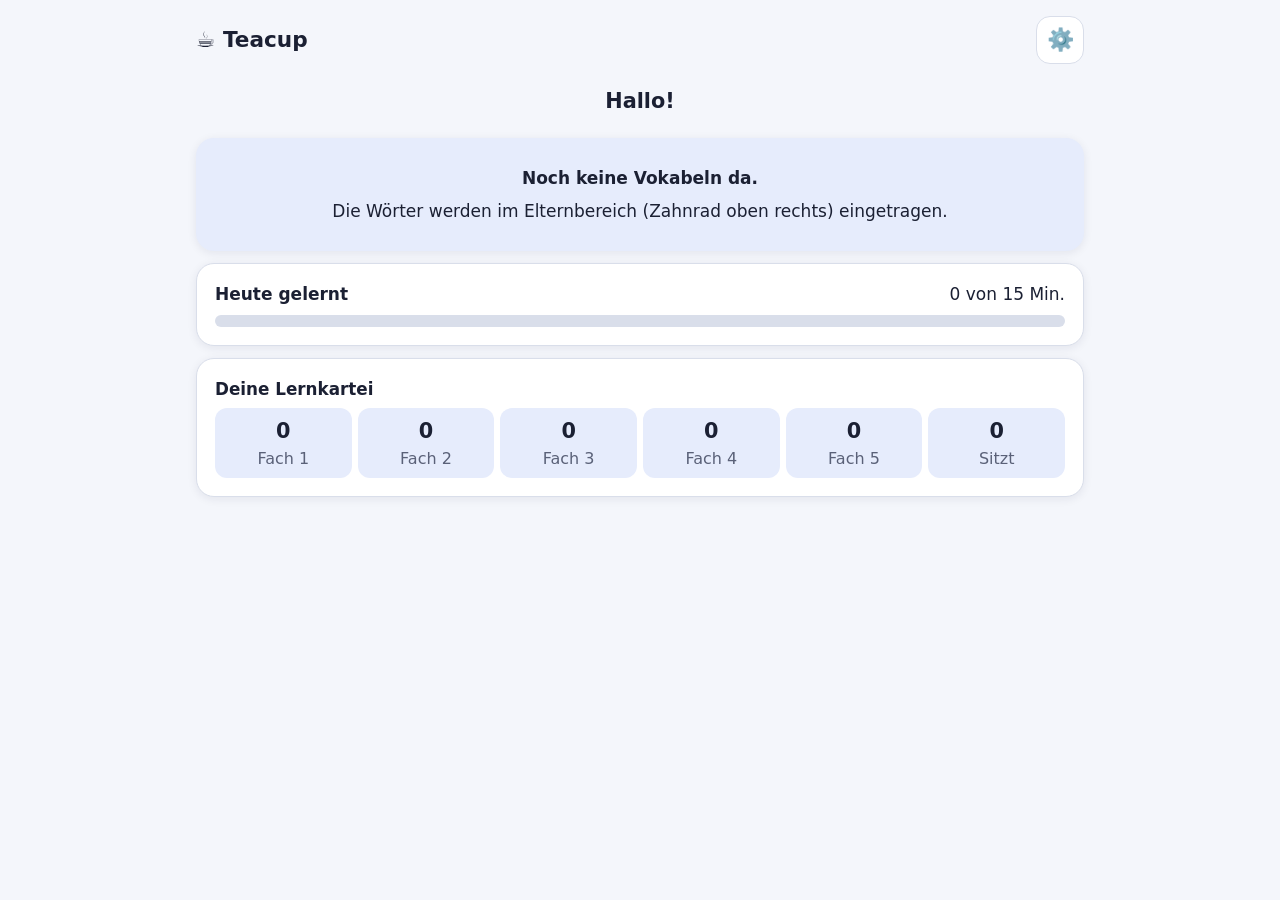
==== index.html @ 5656bc58 "Teacup Stufe 1: Grundgerüst und Karteikarten Co-Authored-By: Claude Opus 5.5 <noreply@anthropic.com>" ====
<!doctype html>
<html lang="de">
<head>
  <meta charset="utf-8">
  <meta name="viewport" content="width=device-width, initial-scale=1, viewport-fit=cover">
  <title>Teacup – Englisch-Vokabeln</title>
  <meta name="description" content="Englisch-Vokabeln lernen mit Karteikarten">
  <meta name="theme-color" content="#2f5bd3">
  <link rel="manifest" href="manifest.webmanifest">
  <link rel="icon" href="icons/icon.svg" type="image/svg+xml">
  <link rel="apple-touch-icon" href="icons/icon-192.png">
  <link rel="stylesheet" href="styles.css">
</head>
<body>
  <div id="app" aria-live="polite"></div>
  <div id="toast" role="status" hidden></div>
  <noscript>Bitte JavaScript aktivieren.</noscript>
  <script src="app.js"></script>
</body>
</html>
---- styles.css ----
:root {
  --bg: #f4f6fb;
  --card: #ffffff;
  --text: #1b2033;
  --muted: #5a6178;
  --line: #d9deea;
  --primary: #2f5bd3;
  --primary-text: #ffffff;
  --primary-soft: #e6ecfc;
  --good: #1d8a4e;
  --good-soft: #e1f4e8;
  --bad: #c62f3a;
  --bad-soft: #fbe4e6;
  --warn: #9a6200;
  --warn-soft: #fff1d1;
  --accent: #ffd34d;
  --shadow: 0 2px 10px rgba(20, 30, 60, .08);
  --radius: 18px;
  color-scheme: light;
}
@media (prefers-color-scheme: dark) {
  :root:not([data-theme="light"]) {
    --bg: #12151f; --card: #1d2130; --text: #eef1f8; --muted: #a8afc4; --line: #343a50;
    --primary: #7b9cff; --primary-text: #0d1220; --primary-soft: #26304f;
    --good: #5fd08e; --good-soft: #17352a; --bad: #ff7d86; --bad-soft: #3d1f25;
    --warn: #ffc562; --warn-soft: #3a2f17; --shadow: none; color-scheme: dark;
  }
}
:root[data-theme="dark"] {
  --bg: #12151f; --card: #1d2130; --text: #eef1f8; --muted: #a8afc4; --line: #343a50;
  --primary: #7b9cff; --primary-text: #0d1220; --primary-soft: #26304f;
  --good: #5fd08e; --good-soft: #17352a; --bad: #ff7d86; --bad-soft: #3d1f25;
  --warn: #ffc562; --warn-soft: #3a2f17; --shadow: none; color-scheme: dark;
}

* { box-sizing: border-box; }
html { -webkit-text-size-adjust: 100%; }
body {
  margin: 0; background: var(--bg); color: var(--text);
  font: 17px/1.45 system-ui, -apple-system, "Segoe UI", Roboto, Helvetica, Arial, sans-serif;
  min-height: 100vh;
}
#app { max-width: 760px; margin: 0 auto; padding: 16px 16px 48px; padding-top: max(16px, env(safe-area-inset-top)); }

h1 { font-size: 1.6rem; margin: .2em 0 .4em; }
h2 { font-size: 1.25rem; margin: 1.2em 0 .5em; }
h3 { font-size: 1.05rem; margin: 1em 0 .4em; }
p { margin: .5em 0; }
small, .small { font-size: 16px; color: var(--muted); }
a { color: var(--primary); }

.topbar { display: flex; align-items: center; gap: 10px; margin-bottom: 12px; }
.topbar h1 { flex: 1; margin: 0; font-size: 1.35rem; }
.iconbtn {
  min-width: 48px; min-height: 48px; border-radius: 14px; border: 1px solid var(--line);
  background: var(--card); color: var(--text); font-size: 22px; cursor: pointer; position: relative;
}
.badge-dot { position: absolute; top: 6px; right: 6px; width: 10px; height: 10px; border-radius: 50%; background: var(--bad); }

.card { background: var(--card); border: 1px solid var(--line); border-radius: var(--radius); padding: 18px; box-shadow: var(--shadow); margin: 12px 0; }
.card.soft { background: var(--primary-soft); border-color: transparent; }
.card.good { background: var(--good-soft); border-color: var(--good); }
.card.bad { background: var(--bad-soft); border-color: var(--bad); }
.card.warn { background: var(--warn-soft); border-color: var(--warn); }

.btn {
  display: inline-flex; align-items: center; justify-content: center; gap: 8px;
  min-height: 52px; padding: 12px 20px; border-radius: 14px; border: 2px solid transparent;
  font: inherit; font-weight: 650; cursor: pointer; text-decoration: none;
  background: var(--primary); color: var(--primary-text);
}
.btn:disabled { opacity: .45; cursor: default; }
.btn.secondary { background: var(--card); color: var(--text); border-color: var(--line); }
.btn.good { background: var(--good); color: #fff; }
.btn.bad { background: var(--bad); color: #fff; }
.btn.ghost { background: transparent; color: var(--primary); border-color: transparent; min-height: 44px; padding: 8px 12px; }
.btn.big { min-height: 64px; font-size: 1.15rem; width: 100%; }
.btn.small { min-height: 44px; padding: 8px 14px; font-size: 16px; }
.btn:focus-visible, .iconbtn:focus-visible, input:focus-visible, select:focus-visible, textarea:focus-visible { outline: 3px solid var(--accent); outline-offset: 2px; }
.row { display: flex; gap: 10px; flex-wrap: wrap; align-items: center; }
.row > .btn { flex: 1 1 140px; }
.stack > * + * { margin-top: 10px; }
.spacer { flex: 1; }

label { display: block; font-weight: 600; margin: 12px 0 4px; }
input[type=text], input[type=password], input[type=number], input[type=date], select, textarea {
  width: 100%; font: inherit; font-size: 18px; padding: 12px 14px; min-height: 52px;
  border-radius: 12px; border: 2px solid var(--line); background: var(--card); color: var(--text);
}
textarea { min-height: 180px; font-family: ui-monospace, Menlo, Consolas, monospace; font-size: 16px; }
.answer-input { font-size: 24px !important; text-align: center; min-height: 64px !important; }
.check { display: flex; align-items: center; gap: 12px; font-weight: 500; min-height: 48px; margin: 6px 0; }
.check input { width: 26px; height: 26px; flex: none; }

.tabs { display: flex; gap: 6px; overflow-x: auto; padding-bottom: 4px; margin: 8px 0 4px; }
.tabs button { flex: none; min-height: 46px; padding: 8px 14px; border-radius: 12px; border: 1px solid var(--line); background: var(--card); color: var(--text); font: inherit; font-size: 16px; cursor: pointer; }
.tabs button[aria-selected=true] { background: var(--primary); color: var(--primary-text); border-color: var(--primary); font-weight: 650; }

.prompt { text-align: center; padding: 22px 8px 10px; }
.prompt .label { color: var(--muted); font-size: 16px; }
.prompt .word { font-size: 2rem; font-weight: 750; line-height: 1.2; margin: 8px 0; word-break: break-word; }
.prompt .meta { color: var(--muted); font-size: 16px; }
.solution { font-size: 1.8rem; font-weight: 750; text-align: center; margin: 6px 0; word-break: break-word; }
.diff { font-size: 1.5rem; font-family: ui-monospace, Menlo, Consolas, monospace; text-align: center; letter-spacing: .04em; margin: 6px 0; word-break: break-all; }
.diff .ok { color: var(--good); }
.diff .err { color: #fff; background: var(--bad); border-radius: 4px; padding: 0 2px; }
.diff .miss { color: var(--bad); border-bottom: 3px solid var(--bad); }
.feedback { font-size: 1.2rem; font-weight: 700; text-align: center; }

.progress { height: 12px; background: var(--line); border-radius: 99px; overflow: hidden; }
.progress > div { height: 100%; background: var(--primary); border-radius: 99px; transition: width .3s; }
.steps { display: flex; justify-content: space-between; color: var(--muted); font-size: 16px; margin: 6px 2px 0; }

.boxes { display: grid; grid-template-columns: repeat(6, 1fr); gap: 6px; text-align: center; }
.boxes div { background: var(--primary-soft); border-radius: 12px; padding: 8px 2px; }
@media (max-width: 480px) { .boxes { grid-template-columns: repeat(3, 1fr); } }
.boxes b { display: block; font-size: 1.3rem; }
.boxes span { font-size: 16px; color: var(--muted); }

.list { list-style: none; padding: 0; margin: 0; }
.list li { display: flex; align-items: center; gap: 10px; padding: 12px 4px; border-bottom: 1px solid var(--line); }
.list li:last-child { border-bottom: 0; }
.list .grow { flex: 1; min-width: 0; }
.list .en { font-weight: 650; }
.list .de { color: var(--muted); font-size: 16px; }
.pill { display: inline-block; font-size: 16px; padding: 2px 10px; border-radius: 99px; background: var(--primary-soft); color: var(--text); white-space: nowrap; }
.pill.good { background: var(--good-soft); color: var(--good); }
.pill.bad { background: var(--bad-soft); color: var(--bad); }
.pill.warn { background: var(--warn-soft); color: var(--warn); }

.tablewrap { overflow-x: auto; border: 1px solid var(--line); border-radius: 12px; }
table { border-collapse: collapse; width: 100%; font-size: 16px; }
th, td { text-align: left; padding: 8px 10px; border-bottom: 1px solid var(--line); vertical-align: top; }
th { background: var(--primary-soft); }
tr.err td { background: var(--bad-soft); }

.speak-row { display: flex; gap: 10px; justify-content: center; margin: 10px 0; flex-wrap: wrap; }
.mic { width: 96px; height: 96px; border-radius: 50%; font-size: 40px; border: 0; background: var(--primary); color: var(--primary-text); cursor: pointer; }
.mic.listening { background: var(--bad); animation: pulse 1s infinite; }
@keyframes pulse { 50% { transform: scale(1.06); } }
@media (prefers-reduced-motion: reduce) { .mic.listening { animation: none; } .progress > div { transition: none; } }

#toast { position: fixed; left: 50%; bottom: 24px; transform: translateX(-50%); max-width: calc(100% - 32px); background: var(--text); color: var(--bg); padding: 14px 20px; border-radius: 14px; font-weight: 600; z-index: 10; box-shadow: 0 6px 24px rgba(0,0,0,.25); }
#toast button { margin-left: 12px; }

.hero { text-align: center; padding: 10px 0; }
.hero .cup { font-size: 64px; }
.muted { color: var(--muted); }
.center { text-align: center; }
.hidden { display: none !important; }
.pin-input { letter-spacing: .6em; text-align: center; font-size: 28px !important; }
.tip { border-left: 5px solid var(--accent); padding: 8px 12px; background: var(--warn-soft); border-radius: 8px; margin: 10px 0; }

@media (min-width: 700px) and (orientation: landscape) {
  #app { max-width: 920px; }
}
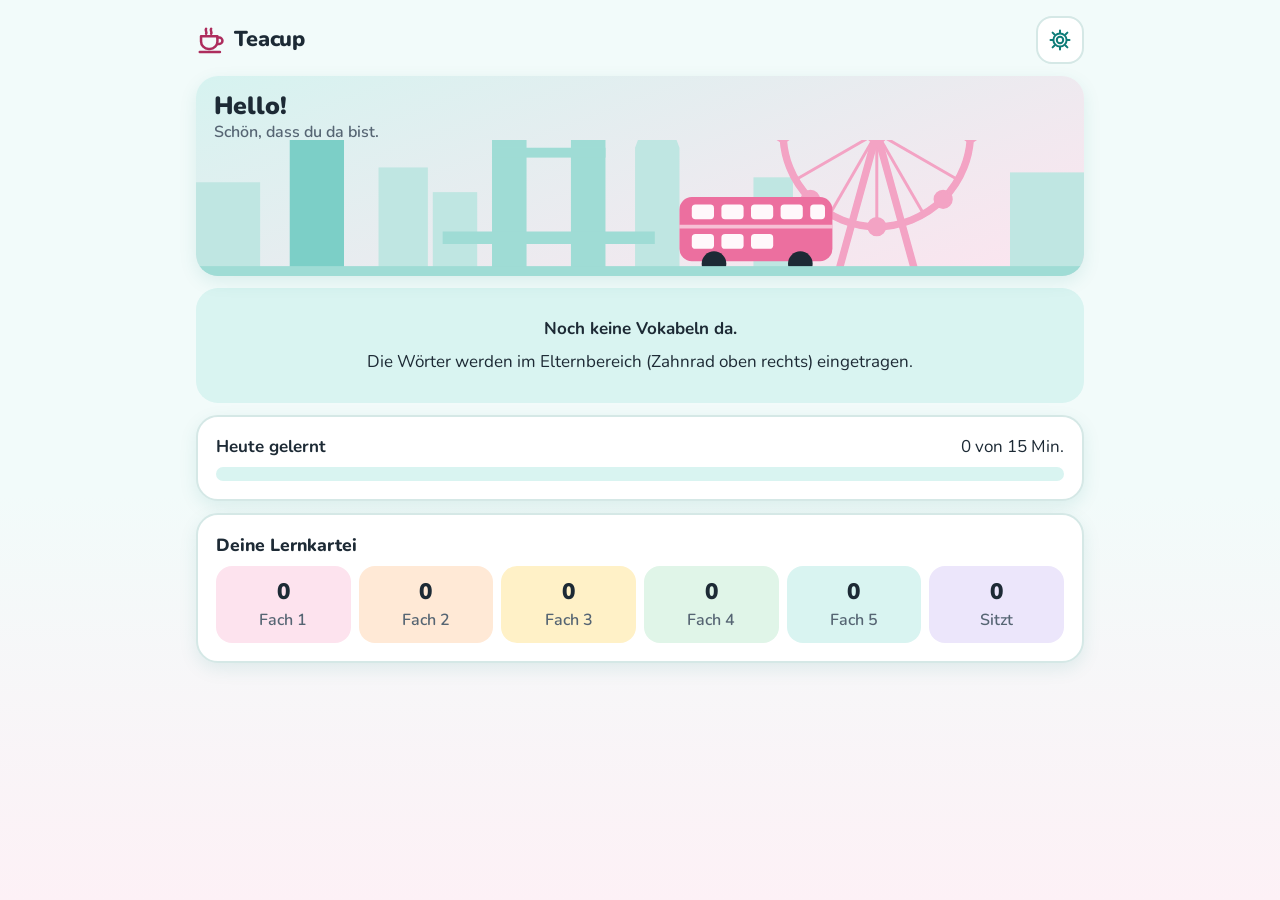
==== commit 713e9a55: "Version 1.2: Design London in Pastell (Türkis/Pink), eigene Symbole, Skyline, Bus-Fortschritt, dezen" ====
--- a/index.html
+++ b/index.html
@@ -5,7 +5,7 @@
   <meta name="viewport" content="width=device-width, initial-scale=1, viewport-fit=cover">
   <title>Teacup – Englisch-Vokabeln</title>
   <meta name="description" content="Englisch-Vokabeln lernen mit Karteikarten">
-  <meta name="theme-color" content="#2f5bd3">
+  <meta name="theme-color" content="#9fe0da">
   <link rel="manifest" href="manifest.webmanifest">
   <link rel="icon" href="icons/icon.svg" type="image/svg+xml">
   <link rel="apple-touch-icon" href="icons/icon-192.png">
--- a/styles.css
+++ b/styles.css
@@ -1,156 +1,226 @@
+/* Teacup – London in Pastell: Türkis und Pink. Pastell für Flächen, kräftige Töne für Schrift und Knöpfe (gut lesbar). */
+@font-face { font-family: "Nunito"; font-style: normal; font-display: swap; font-weight: 200 1000; src: url("fonts/nunito-latin-wght-normal.woff2") format("woff2-variations"); unicode-range: U+0000-00FF, U+0131, U+0152-0153, U+02BB-02BC, U+02C6, U+02DA, U+02DC, U+0304, U+0308, U+0329, U+2000-206F, U+20AC, U+2122, U+2191, U+2193, U+2212, U+2215, U+FEFF, U+FFFD; }
+@font-face { font-family: "Nunito"; font-style: normal; font-display: swap; font-weight: 200 1000; src: url("fonts/nunito-latin-ext-wght-normal.woff2") format("woff2-variations"); unicode-range: U+0100-02BA, U+02BD-02C5, U+02C7-02CC, U+02CE-02D7, U+02DD-02FF, U+0304, U+0308, U+0329, U+1D00-1DBF, U+1E00-1E9F, U+1EF2-1EFF, U+2020, U+20A0-20AB, U+20AD-20C0, U+2113, U+2C60-2C7F, U+A720-A7FF; }
+
 :root {
-  --bg: #f4f6fb;
+  --bg: #f2fbfa;
+  --bg2: #fdf1f6;
   --card: #ffffff;
-  --text: #1b2033;
-  --muted: #5a6178;
-  --line: #d9deea;
-  --primary: #2f5bd3;
+  --text: #1d2a35;
+  --muted: #566573;
+  --line: #d5e8e6;
+  --primary: #0e7c78;          /* Türkis kräftig – Knöpfe, Links */
+  --primary-dark: #0a5f5c;
   --primary-text: #ffffff;
-  --primary-soft: #e6ecfc;
-  --good: #1d8a4e;
-  --good-soft: #e1f4e8;
-  --bad: #c62f3a;
-  --bad-soft: #fbe4e6;
-  --warn: #9a6200;
-  --warn-soft: #fff1d1;
-  --accent: #ffd34d;
-  --shadow: 0 2px 10px rgba(20, 30, 60, .08);
-  --radius: 18px;
+  --primary-soft: #d9f4f1;     /* Türkis pastell */
+  --pink: #ad2d5d;             /* Pink kräftig – Akzente in Schrift */
+  --pink-soft: #fde3ee;        /* Pink pastell */
+  --lilac-soft: #ece6fb;
+  --sun-soft: #fff1c7;
+  --good: #1b7d47;
+  --good-soft: #e0f5e8;
+  --bad: #c0373f;
+  --bad-soft: #fde7e7;
+  --warn: #8a5a00;
+  --warn-soft: #fff1c7;
+  --accent: #f28ab4;
+  --shadow: 0 6px 18px rgba(14, 124, 120, .10);
+  --radius: 22px;
+  /* Skyline */
+  --sky1: #d6f3f0; --sky2: #fde4ef; --sk-far: #bfe6e2; --sk-ben: #7ccfc7; --sk-bridge: #9fdcd5; --sk-eye: #f3a3c4;
+  --sk-bus: #ec6f9f; --sk-win: #fff8fb; --sk-sun: #ffe3a3; --sk-cloud: #ffffff; --sk-ground: #9fdcd5; --sk-clock: #ffffff; --sk-hand: #1d2a35;
+  --f1: #fde3ee; --f2: #ffe9d6; --f3: #fff1c7; --f4: #e0f5e8; --f5: #d9f4f1; --f6: #ece6fb;
   color-scheme: light;
 }
 @media (prefers-color-scheme: dark) {
   :root:not([data-theme="light"]) {
-    --bg: #12151f; --card: #1d2130; --text: #eef1f8; --muted: #a8afc4; --line: #343a50;
-    --primary: #7b9cff; --primary-text: #0d1220; --primary-soft: #26304f;
-    --good: #5fd08e; --good-soft: #17352a; --bad: #ff7d86; --bad-soft: #3d1f25;
-    --warn: #ffc562; --warn-soft: #3a2f17; --shadow: none; color-scheme: dark;
+    --bg: #11202a; --bg2: #1a1a2c; --card: #1b2c37; --text: #eef7f7; --muted: #a9bcc4; --line: #2f4552;
+    --primary: #6fd6cf; --primary-dark: #4fb8b1; --primary-text: #08201f; --primary-soft: #1f3d43;
+    --pink: #f59ec2; --pink-soft: #43283a; --lilac-soft: #2e2a45; --sun-soft: #3b3420;
+    --good: #6fd69a; --good-soft: #173528; --bad: #ff8a8f; --bad-soft: #3f2127; --warn: #ffc865; --warn-soft: #3b3420;
+    --shadow: none;
+    --sky1: #1d3a46; --sky2: #3a2840; --sk-far: #27505a; --sk-ben: #3f8a87; --sk-bridge: #346c6c; --sk-eye: #b8628a;
+    --sk-bus: #c9547f; --sk-win: #ffe9a8; --sk-sun: #f4f1d0; --sk-cloud: #2d4c58; --sk-ground: #346c6c; --sk-clock: #ffe9a8; --sk-hand: #11202a;
+    --f1: #43283a; --f2: #44331f; --f3: #3b3420; --f4: #173528; --f5: #1f3d43; --f6: #2e2a45;
+    color-scheme: dark;
   }
 }
 :root[data-theme="dark"] {
-  --bg: #12151f; --card: #1d2130; --text: #eef1f8; --muted: #a8afc4; --line: #343a50;
-  --primary: #7b9cff; --primary-text: #0d1220; --primary-soft: #26304f;
-  --good: #5fd08e; --good-soft: #17352a; --bad: #ff7d86; --bad-soft: #3d1f25;
-  --warn: #ffc562; --warn-soft: #3a2f17; --shadow: none; color-scheme: dark;
+  --bg: #11202a; --bg2: #1a1a2c; --card: #1b2c37; --text: #eef7f7; --muted: #a9bcc4; --line: #2f4552;
+  --primary: #6fd6cf; --primary-dark: #4fb8b1; --primary-text: #08201f; --primary-soft: #1f3d43;
+  --pink: #f59ec2; --pink-soft: #43283a; --lilac-soft: #2e2a45; --sun-soft: #3b3420;
+  --good: #6fd69a; --good-soft: #173528; --bad: #ff8a8f; --bad-soft: #3f2127; --warn: #ffc865; --warn-soft: #3b3420;
+  --shadow: none;
+  --sky1: #1d3a46; --sky2: #3a2840; --sk-far: #27505a; --sk-ben: #3f8a87; --sk-bridge: #346c6c; --sk-eye: #b8628a;
+  --sk-bus: #c9547f; --sk-win: #ffe9a8; --sk-sun: #f4f1d0; --sk-cloud: #2d4c58; --sk-ground: #346c6c; --sk-clock: #ffe9a8; --sk-hand: #11202a;
+  --f1: #43283a; --f2: #44331f; --f3: #3b3420; --f4: #173528; --f5: #1f3d43; --f6: #2e2a45;
+  color-scheme: dark;
 }
 
 * { box-sizing: border-box; }
 html { -webkit-text-size-adjust: 100%; }
 body {
-  margin: 0; background: var(--bg); color: var(--text);
-  font: 17px/1.45 system-ui, -apple-system, "Segoe UI", Roboto, Helvetica, Arial, sans-serif;
+  margin: 0; color: var(--text);
+  background: var(--bg) linear-gradient(180deg, var(--bg) 0%, var(--bg) 55%, var(--bg2) 100%) fixed;
+  font: 17px/1.45 "Nunito", system-ui, -apple-system, "Segoe UI", Roboto, Helvetica, Arial, sans-serif;
   min-height: 100vh;
 }
 #app { max-width: 760px; margin: 0 auto; padding: 16px 16px 48px; padding-top: max(16px, env(safe-area-inset-top)); }
 
-h1 { font-size: 1.6rem; margin: .2em 0 .4em; }
-h2 { font-size: 1.25rem; margin: 1.2em 0 .5em; }
-h3 { font-size: 1.05rem; margin: 1em 0 .4em; }
+h1 { font-size: 1.6rem; margin: .2em 0 .4em; font-weight: 850; letter-spacing: -.01em; }
+h2 { font-size: 1.3rem; margin: 1.2em 0 .5em; font-weight: 800; }
+h3 { font-size: 1.1rem; margin: 1em 0 .4em; font-weight: 800; display: flex; align-items: center; gap: 8px; }
 p { margin: .5em 0; }
 small, .small { font-size: 16px; color: var(--muted); }
 a { color: var(--primary); }
+code { font-size: 15px; }
+
+.ic { width: 1.25em; height: 1.25em; flex: none; vertical-align: -.25em; }
+h3 .ic, .feedback .ic { color: var(--pink); }
 
 .topbar { display: flex; align-items: center; gap: 10px; margin-bottom: 12px; }
-.topbar h1 { flex: 1; margin: 0; font-size: 1.35rem; }
+.topbar h1 { flex: 1; margin: 0; font-size: 1.35rem; display: flex; align-items: center; gap: 8px; }
+.topbar h1 > .ic { color: var(--pink); width: 1.4em; height: 1.4em; }
 .iconbtn {
-  min-width: 48px; min-height: 48px; border-radius: 14px; border: 1px solid var(--line);
-  background: var(--card); color: var(--text); font-size: 22px; cursor: pointer; position: relative;
-}
-.badge-dot { position: absolute; top: 6px; right: 6px; width: 10px; height: 10px; border-radius: 50%; background: var(--bad); }
-
-.card { background: var(--card); border: 1px solid var(--line); border-radius: var(--radius); padding: 18px; box-shadow: var(--shadow); margin: 12px 0; }
-.card.soft { background: var(--primary-soft); border-color: transparent; }
+  min-width: 48px; min-height: 48px; border-radius: 16px; border: 2px solid var(--line);
+  background: var(--card); color: var(--primary); cursor: pointer; position: relative;
+  display: inline-flex; align-items: center; justify-content: center; font: inherit;
+}
+.iconbtn .ic { width: 24px; height: 24px; }
+.badge-dot { position: absolute; top: 6px; right: 6px; width: 10px; height: 10px; border-radius: 50%; background: var(--pink); }
+
+/* Startseite: Skyline */
+.hero-city { position: relative; border-radius: var(--radius); overflow: hidden; background: linear-gradient(160deg, var(--sky1), var(--sky2)); margin: 4px 0 12px; height: 190px; box-shadow: var(--shadow); }
+.hero-city.small-city { height: 190px; }
+.skyline { position: absolute; left: 0; right: 0; bottom: 0; width: 100%; height: 68%; }
+.sk-far { fill: var(--sk-far); } .sk-ben { fill: var(--sk-ben); } .sk-bridge { fill: var(--sk-bridge); }
+.sk-eye { fill: var(--sk-eye); stroke: var(--sk-eye); }
+.sk-bus > rect:first-child { fill: var(--sk-bus); } .sk-stripe { stroke: var(--sk-win); stroke-width: 1.5; opacity: .6; } .sk-win rect { fill: var(--sk-win); } .sk-wheel { fill: var(--text); }
+.sk-sun { fill: var(--sk-sun); } .sk-cloud { fill: var(--sk-cloud); opacity: .9; } .sk-ground { fill: var(--sk-ground); }
+.sk-clock { fill: var(--sk-clock); } .sk-hand { stroke: var(--sk-hand); stroke-width: 1.4; stroke-linecap: round; fill: none; }
+.hello { position: absolute; left: 18px; top: 16px; right: 120px; }
+.hello b { display: block; font-size: 1.55rem; font-weight: 900; line-height: 1.15; color: var(--text); }
+.hello span { display: block; color: var(--muted); font-size: 16px; font-weight: 600; }
+@media (max-width: 380px) { .hello { right: 16px; } }
+
+.card { background: var(--card); border: 2px solid var(--line); border-radius: var(--radius); padding: 18px; box-shadow: var(--shadow); margin: 12px 0; }
+.card.soft { background: var(--primary-soft); border-color: transparent; box-shadow: none; }
 .card.good { background: var(--good-soft); border-color: var(--good); }
 .card.bad { background: var(--bad-soft); border-color: var(--bad); }
 .card.warn { background: var(--warn-soft); border-color: var(--warn); }
 
 .btn {
   display: inline-flex; align-items: center; justify-content: center; gap: 8px;
-  min-height: 52px; padding: 12px 20px; border-radius: 14px; border: 2px solid transparent;
-  font: inherit; font-weight: 650; cursor: pointer; text-decoration: none;
+  min-height: 52px; padding: 12px 20px; border-radius: 16px; border: 2px solid transparent;
+  font: inherit; font-weight: 800; cursor: pointer; text-decoration: none;
   background: var(--primary); color: var(--primary-text);
-}
+  box-shadow: 0 4px 0 var(--primary-dark); transform: translateY(0); transition: transform .08s, box-shadow .08s;
+}
+.btn:active { transform: translateY(3px); box-shadow: 0 1px 0 var(--primary-dark); }
 .btn:disabled { opacity: .45; cursor: default; }
-.btn.secondary { background: var(--card); color: var(--text); border-color: var(--line); }
-.btn.good { background: var(--good); color: #fff; }
-.btn.bad { background: var(--bad); color: #fff; }
-.btn.ghost { background: transparent; color: var(--primary); border-color: transparent; min-height: 44px; padding: 8px 12px; }
-.btn.big { min-height: 64px; font-size: 1.15rem; width: 100%; }
+.btn.secondary { background: var(--card); color: var(--primary); border-color: var(--line); box-shadow: 0 4px 0 var(--line); }
+.btn.secondary:active { box-shadow: 0 1px 0 var(--line); }
+.btn.good { background: var(--good); color: #fff; box-shadow: 0 4px 0 #125c34; }
+.btn.bad { background: var(--bad); color: #fff; box-shadow: 0 4px 0 #8f262d; }
+:root[data-theme="dark"] .btn.good, :root[data-theme="dark"] .btn.bad { color: #11202a; }
+@media (prefers-color-scheme: dark) { :root:not([data-theme="light"]) .btn.good, :root:not([data-theme="light"]) .btn.bad { color: #11202a; } }
+.btn.ghost { background: transparent; color: var(--pink); border-color: transparent; min-height: 44px; padding: 8px 12px; box-shadow: none; }
+.btn.big { min-height: 64px; font-size: 1.2rem; width: 100%; }
 .btn.small { min-height: 44px; padding: 8px 14px; font-size: 16px; }
 .btn:focus-visible, .iconbtn:focus-visible, input:focus-visible, select:focus-visible, textarea:focus-visible { outline: 3px solid var(--accent); outline-offset: 2px; }
 .row { display: flex; gap: 10px; flex-wrap: wrap; align-items: center; }
 .row > .btn { flex: 1 1 140px; }
-.stack > * + * { margin-top: 10px; }
 .spacer { flex: 1; }
 
-label { display: block; font-weight: 600; margin: 12px 0 4px; }
+label { display: block; font-weight: 700; margin: 12px 0 4px; }
 input[type=text], input[type=password], input[type=number], input[type=date], select, textarea {
   width: 100%; font: inherit; font-size: 18px; padding: 12px 14px; min-height: 52px;
-  border-radius: 12px; border: 2px solid var(--line); background: var(--card); color: var(--text);
+  border-radius: 14px; border: 2px solid var(--line); background: var(--card); color: var(--text);
 }
 textarea { min-height: 180px; font-family: ui-monospace, Menlo, Consolas, monospace; font-size: 16px; }
-.answer-input { font-size: 24px !important; text-align: center; min-height: 64px !important; }
-.check { display: flex; align-items: center; gap: 12px; font-weight: 500; min-height: 48px; margin: 6px 0; }
-.check input { width: 26px; height: 26px; flex: none; }
-
-.tabs { display: flex; gap: 6px; overflow-x: auto; padding-bottom: 4px; margin: 8px 0 4px; }
-.tabs button { flex: none; min-height: 46px; padding: 8px 14px; border-radius: 12px; border: 1px solid var(--line); background: var(--card); color: var(--text); font: inherit; font-size: 16px; cursor: pointer; }
-.tabs button[aria-selected=true] { background: var(--primary); color: var(--primary-text); border-color: var(--primary); font-weight: 650; }
-
-.prompt { text-align: center; padding: 22px 8px 10px; }
-.prompt .label { color: var(--muted); font-size: 16px; }
-.prompt .word { font-size: 2rem; font-weight: 750; line-height: 1.2; margin: 8px 0; word-break: break-word; }
+.answer-input { font-size: 26px !important; font-weight: 700; text-align: center; min-height: 66px !important; border-color: var(--primary-soft) !important; background: var(--bg) !important; }
+.answer-input:focus { border-color: var(--primary) !important; outline: none; }
+.check { display: flex; align-items: center; gap: 12px; font-weight: 600; min-height: 48px; margin: 6px 0; }
+.check input { width: 26px; height: 26px; flex: none; accent-color: var(--primary); }
+details summary { cursor: pointer; min-height: 44px; display: flex; align-items: center; }
+
+.tabs { display: flex; gap: 6px; overflow-x: auto; padding-bottom: 4px; margin: 8px 0 4px; scrollbar-width: none; }
+.tabs button { flex: none; min-height: 46px; padding: 8px 14px; border-radius: 99px; border: 2px solid var(--line); background: var(--card); color: var(--text); font: inherit; font-size: 16px; font-weight: 700; cursor: pointer; }
+.tabs button[aria-selected=true] { background: var(--primary); color: var(--primary-text); border-color: var(--primary); }
+
+.prompt { text-align: center; padding: 18px 8px 10px; }
+.prompt .label { color: var(--muted); font-size: 16px; font-weight: 700; display: flex; justify-content: center; align-items: center; gap: 6px; }
+.prompt .word { font-size: 2.1rem; font-weight: 900; line-height: 1.2; margin: 8px 0; word-break: break-word; color: var(--text); }
 .prompt .meta { color: var(--muted); font-size: 16px; }
-.solution { font-size: 1.8rem; font-weight: 750; text-align: center; margin: 6px 0; word-break: break-word; }
+.solution { font-size: 1.9rem; font-weight: 900; text-align: center; margin: 6px 0; word-break: break-word; }
 .diff { font-size: 1.5rem; font-family: ui-monospace, Menlo, Consolas, monospace; text-align: center; letter-spacing: .04em; margin: 6px 0; word-break: break-all; }
 .diff .ok { color: var(--good); }
 .diff .err { color: #fff; background: var(--bad); border-radius: 4px; padding: 0 2px; }
 .diff .miss { color: var(--bad); border-bottom: 3px solid var(--bad); }
-.feedback { font-size: 1.2rem; font-weight: 700; text-align: center; }
-
-.progress { height: 12px; background: var(--line); border-radius: 99px; overflow: hidden; }
-.progress > div { height: 100%; background: var(--primary); border-radius: 99px; transition: width .3s; }
-.steps { display: flex; justify-content: space-between; color: var(--muted); font-size: 16px; margin: 6px 2px 0; }
-
-.boxes { display: grid; grid-template-columns: repeat(6, 1fr); gap: 6px; text-align: center; }
-.boxes div { background: var(--primary-soft); border-radius: 12px; padding: 8px 2px; }
+.feedback { font-size: 1.25rem; font-weight: 850; text-align: center; display: flex; justify-content: center; align-items: center; gap: 8px; flex-wrap: wrap; }
+
+/* Fortschritt mit Doppeldeckerbus */
+.progress { height: 14px; background: var(--primary-soft); border-radius: 99px; overflow: hidden; }
+.progress > div { height: 100%; background: linear-gradient(90deg, var(--primary), var(--accent)); border-radius: 99px; transition: width .3s; }
+.track { position: relative; height: 14px; background: var(--primary-soft); border-radius: 99px; margin: 22px 14px 0 4px; }
+.track .fill { height: 100%; background: linear-gradient(90deg, #7fd8d1, var(--accent)); border-radius: 99px; transition: width .4s; }
+.track .bus { position: absolute; top: -20px; width: 40px; height: 26px; transform: translateX(-50%); transition: left .4s; }
+.track .bus svg { width: 100%; height: 100%; }
+.b-body { fill: var(--sk-bus); } .b-win { fill: var(--sk-win); } .b-wheel { fill: var(--text); }
+.steps { display: flex; justify-content: space-between; color: var(--muted); font-size: 16px; font-weight: 600; margin: 8px 2px 0; }
+
+/* Lernkartei: jedes Fach eine Pastellfarbe */
+.boxes { display: grid; grid-template-columns: repeat(6, 1fr); gap: 8px; text-align: center; }
 @media (max-width: 480px) { .boxes { grid-template-columns: repeat(3, 1fr); } }
-.boxes b { display: block; font-size: 1.3rem; }
-.boxes span { font-size: 16px; color: var(--muted); }
+.boxes div { border-radius: 16px; padding: 10px 2px; }
+.boxes .f1 { background: var(--f1); } .boxes .f2 { background: var(--f2); } .boxes .f3 { background: var(--f3); }
+.boxes .f4 { background: var(--f4); } .boxes .f5 { background: var(--f5); } .boxes .f6 { background: var(--f6); }
+.boxes b { display: block; font-size: 1.4rem; font-weight: 900; }
+.boxes span { font-size: 16px; color: var(--muted); font-weight: 600; }
 
 .list { list-style: none; padding: 0; margin: 0; }
-.list li { display: flex; align-items: center; gap: 10px; padding: 12px 4px; border-bottom: 1px solid var(--line); }
+.list li { display: flex; align-items: center; gap: 10px; padding: 12px 4px; border-bottom: 2px solid var(--line); }
 .list li:last-child { border-bottom: 0; }
 .list .grow { flex: 1; min-width: 0; }
-.list .en { font-weight: 650; }
+.list .en { font-weight: 800; }
 .list .de { color: var(--muted); font-size: 16px; }
-.pill { display: inline-block; font-size: 16px; padding: 2px 10px; border-radius: 99px; background: var(--primary-soft); color: var(--text); white-space: nowrap; }
+.pill { display: inline-flex; align-items: center; gap: 4px; font-size: 16px; font-weight: 700; padding: 2px 12px; border-radius: 99px; background: var(--primary-soft); color: var(--text); white-space: nowrap; }
+.pill .ic { width: 1.1em; height: 1.1em; }
 .pill.good { background: var(--good-soft); color: var(--good); }
 .pill.bad { background: var(--bad-soft); color: var(--bad); }
-.pill.warn { background: var(--warn-soft); color: var(--warn); }
-
-.tablewrap { overflow-x: auto; border: 1px solid var(--line); border-radius: 12px; }
+.pill.warn { background: var(--pink-soft); color: var(--pink); }
+
+.tablewrap { overflow-x: auto; border: 2px solid var(--line); border-radius: 14px; }
 table { border-collapse: collapse; width: 100%; font-size: 16px; }
 th, td { text-align: left; padding: 8px 10px; border-bottom: 1px solid var(--line); vertical-align: top; }
 th { background: var(--primary-soft); }
 tr.err td { background: var(--bad-soft); }
 
-.speak-row { display: flex; gap: 10px; justify-content: center; margin: 10px 0; flex-wrap: wrap; }
-.mic { width: 96px; height: 96px; border-radius: 50%; font-size: 40px; border: 0; background: var(--primary); color: var(--primary-text); cursor: pointer; }
+.speak-row { display: flex; gap: 10px; justify-content: center; margin: 12px 0; flex-wrap: wrap; }
+.mic { width: 100px; height: 100px; border-radius: 50%; border: 6px solid var(--pink-soft); background: var(--pink); color: #fff; cursor: pointer; display: inline-flex; align-items: center; justify-content: center; box-shadow: 0 6px 0 #9c2b58; }
+.mic .ic { width: 44px; height: 44px; }
 .mic.listening { background: var(--bad); animation: pulse 1s infinite; }
 @keyframes pulse { 50% { transform: scale(1.06); } }
-@media (prefers-reduced-motion: reduce) { .mic.listening { animation: none; } .progress > div { transition: none; } }
-
-#toast { position: fixed; left: 50%; bottom: 24px; transform: translateX(-50%); max-width: calc(100% - 32px); background: var(--text); color: var(--bg); padding: 14px 20px; border-radius: 14px; font-weight: 600; z-index: 10; box-shadow: 0 6px 24px rgba(0,0,0,.25); }
+
+/* Rückmeldungen: kurz und dezent */
+.pop { animation: pop .35s ease-out; }
+@keyframes pop { 0% { transform: scale(.96); } 60% { transform: scale(1.02); } 100% { transform: scale(1); } }
+.shake { animation: shake .35s ease-in-out; }
+@keyframes shake { 20%, 60% { transform: translateX(-5px); } 40%, 80% { transform: translateX(5px); } }
+.confetti { position: fixed; inset: 0; pointer-events: none; z-index: 20; overflow: hidden; }
+.confetti i { position: absolute; top: 30%; width: 9px; height: 14px; border-radius: 3px; opacity: 0; animation: fall 1.1s ease-out forwards; }
+@keyframes fall { 0% { opacity: 1; transform: translate(0, 0) rotate(0); } 100% { opacity: 0; transform: translate(var(--dx), 55vh) rotate(var(--r)); } }
+@media (prefers-reduced-motion: reduce) { .mic.listening, .pop, .shake { animation: none; } .track .fill, .track .bus, .progress > div { transition: none; } }
+
+#toast { position: fixed; left: 50%; bottom: 24px; transform: translateX(-50%); max-width: calc(100% - 32px); background: var(--text); color: var(--bg); padding: 14px 20px; border-radius: 16px; font-weight: 700; z-index: 10; box-shadow: 0 6px 24px rgba(0,0,0,.25); }
 #toast button { margin-left: 12px; }
 
 .hero { text-align: center; padding: 10px 0; }
-.hero .cup { font-size: 64px; }
 .muted { color: var(--muted); }
 .center { text-align: center; }
 .hidden { display: none !important; }
 .pin-input { letter-spacing: .6em; text-align: center; font-size: 28px !important; }
-.tip { border-left: 5px solid var(--accent); padding: 8px 12px; background: var(--warn-soft); border-radius: 8px; margin: 10px 0; }
-
-@media (min-width: 700px) and (orientation: landscape) {
-  #app { max-width: 920px; }
-}
+.tip { display: flex; gap: 8px; align-items: flex-start; border-left: 5px solid var(--accent); padding: 10px 12px; background: var(--pink-soft); border-radius: 12px; margin: 10px 0; }
+.tip .ic { color: var(--pink); margin-top: 2px; }
+
+@media (min-width: 700px) and (orientation: landscape) { #app { max-width: 920px; } .hero-city { height: 200px; } }
